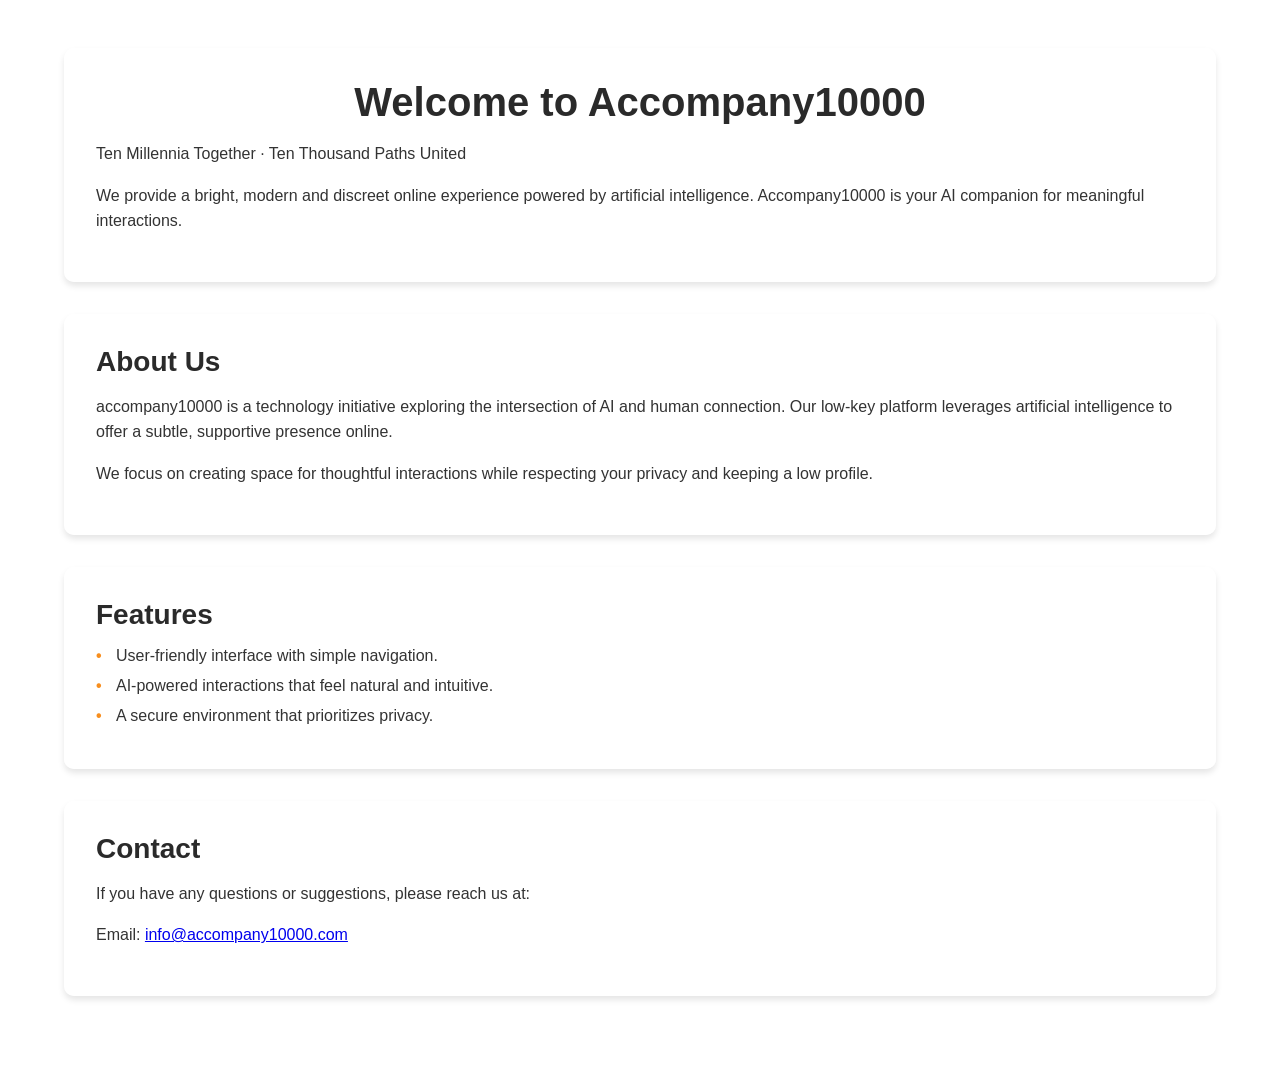
==== index.html @ a5bf9ac0 "Update index.html" ====
<!DOCTYPE html>
<html lang="en">
<head>
  <meta charset="UTF-8" />
  <meta name="viewport" content="width=device-width, initial-scale=1.0" />
  <title>accompany10000</title>
  <style>
    /* Reset some default styling */
    * {
      box-sizing: border-box;
      margin: 0;
      padding: 0;
    }

    html, body {
      height: 100%;
      width: 100%;
      font-family: Arial, Helvetica, sans-serif;
      color: #333;
      /* Set the background image for the whole page */
      background: url("background.png") no-repeat center center fixed;
      background-size: cover;
    }

    /* Container for all sections to center content */
    .container {
      width: 90%;
      max-width: 1200px;
      margin: 0 auto;
      padding-top: 3rem;
      padding-bottom: 3rem;
    }

    /* Each module/section styling */
    section.module {
      background: rgba(255, 255, 255, 0.8); /* 20% transparency (80% opacity) */
      border-radius: 10px;
      padding: 2rem;
      margin-bottom: 2rem;
      box-shadow: 0 4px 6px rgba(0, 0, 0, 0.1);
    }

    /* Heading styling */
    h1 {
      font-size: 2.5rem;
      margin-bottom: 1rem;
      color: #2a2a2a;
      text-align: center;
    }

    h2 {
      font-size: 1.75rem;
      margin-bottom: 1rem;
      color: #2a2a2a;
    }

    p {
      font-size: 1rem;
      line-height: 1.6;
      margin-bottom: 1rem;
    }

    ul {
      list-style-type: none;
      padding-left: 0;
    }

    ul li {
      margin-bottom: 0.75rem;
      padding-left: 1.25rem;
      position: relative;
    }

    ul li::before {
      content: '\2022';
      position: absolute;
      left: 0;
      color: #f78e1e;
      font-weight: bold;
    }

    /* Responsive adjustments */
    @media (max-width: 600px) {
      h1 {
        font-size: 2rem;
      }
      h2 {
        font-size: 1.5rem;
      }
      section.module {
        padding: 1.5rem;
      }
    }
  </style>
</head>
<body>
  <div class="container">
    <!-- Hero Section -->
<section class="module">
  <h1>Welcome to Accompany10000</h1>
  <p class="tagline">Ten Millennia Together · Ten Thousand Paths United</p>
  <p>
    We provide a bright, modern and discreet online experience powered by artificial
    intelligence. Accompany10000 is your AI companion for meaningful interactions.
  </p>
</section>

    <!-- About Section -->
    <section class="module">
      <h2>About Us</h2>
      <p>
        accompany10000 is a technology initiative exploring the intersection of AI and
        human connection. Our low‑key platform leverages artificial intelligence to
        offer a subtle, supportive presence online.
      </p>
      <p>
        We focus on creating space for thoughtful interactions while respecting your
        privacy and keeping a low profile.
      </p>
    </section>

    <!-- Features Section -->
    <section class="module">
      <h2>Features</h2>
      <ul>
        <li>User‑friendly interface with simple navigation.</li>
        <li>AI‑powered interactions that feel natural and intuitive.</li>
        <li>A secure environment that prioritizes privacy.</li>
      </ul>
    </section>

    <!-- Contact Section -->
    <section class="module">
      <h2>Contact</h2>
      <p>
        If you have any questions or suggestions, please reach us at:
      </p>
      <p>
        Email: <a href="mailto:info@accompany10000.com">info@accompany10000.com</a>
      </p>
    </section>
  </div>
</body>
</html>
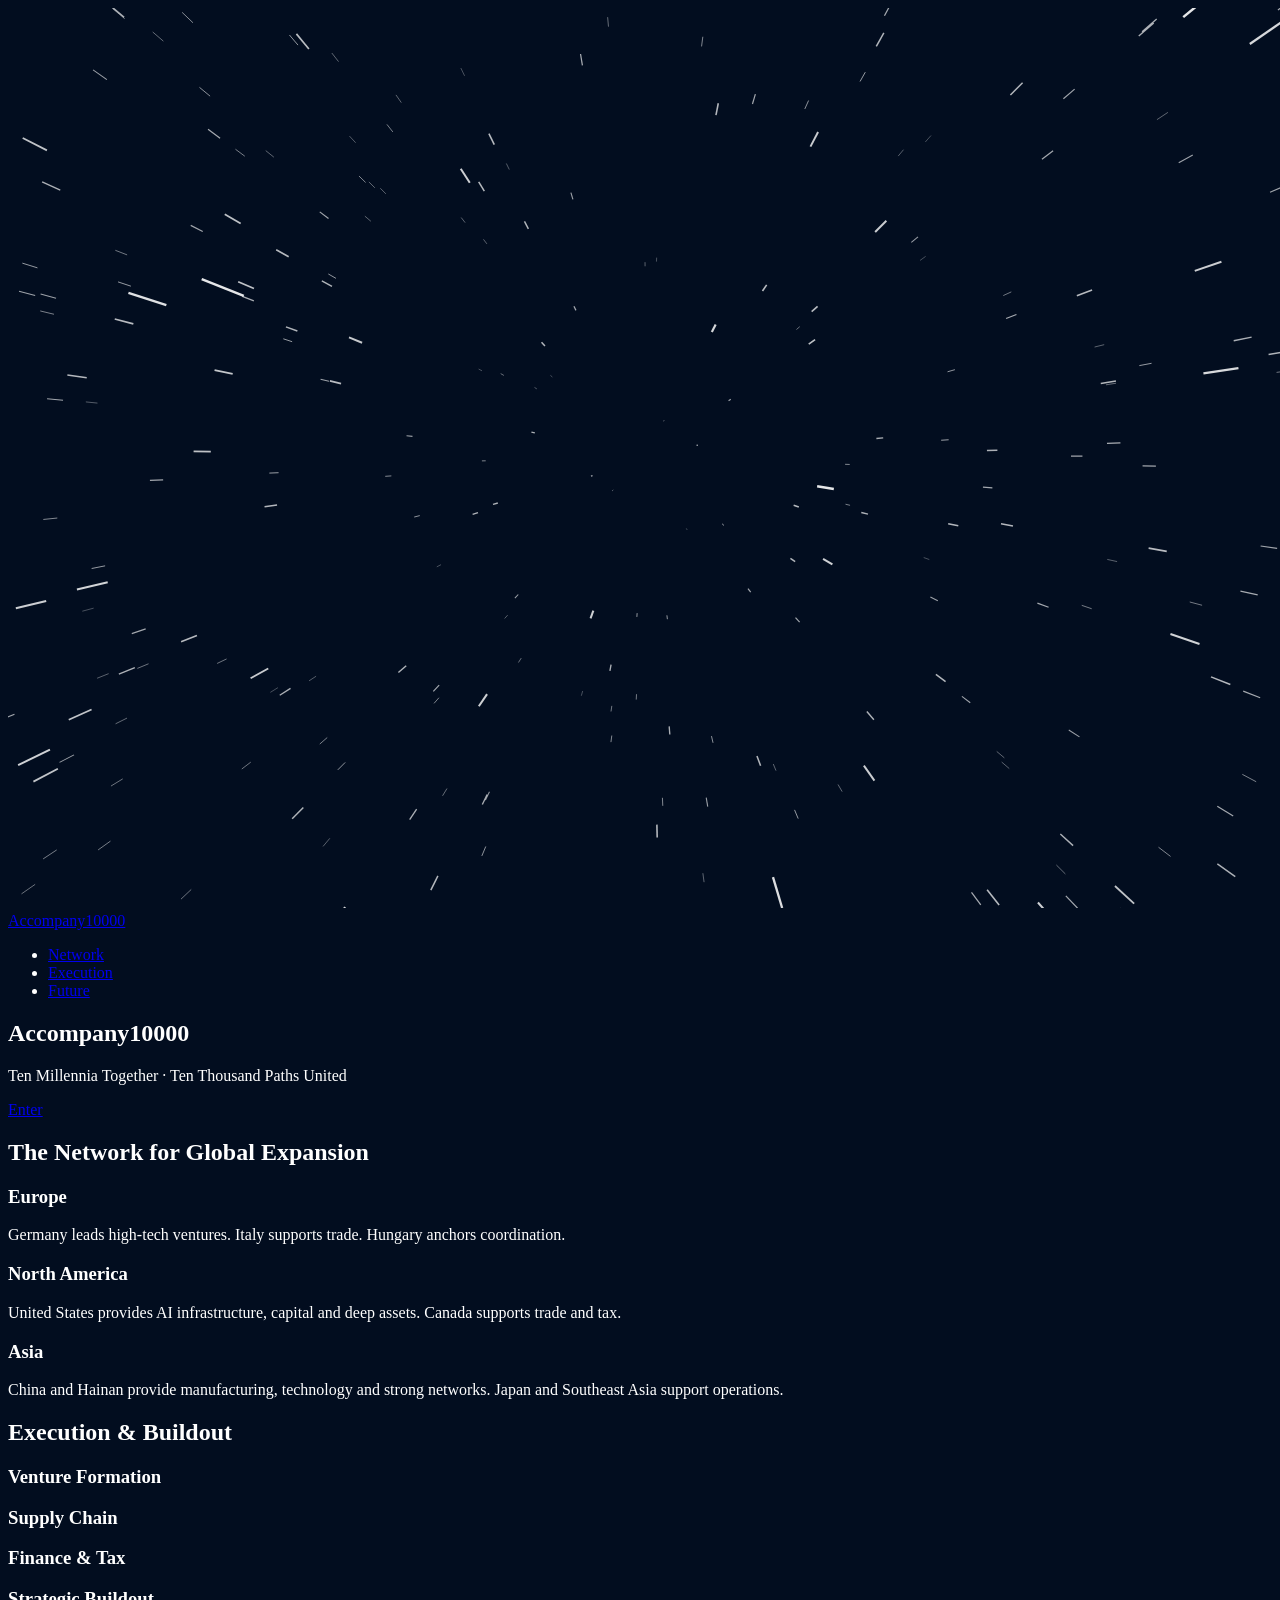
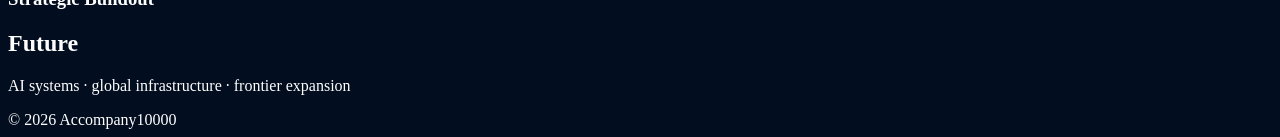
==== commit 475e9b11: "Update index.html" ====
--- a/index.html
+++ b/index.html
@@ -1,144 +1,83 @@
 <!DOCTYPE html>
 <html lang="en">
 <head>
-  <meta charset="UTF-8" />
-  <meta name="viewport" content="width=device-width, initial-scale=1.0" />
-  <title>accompany10000</title>
-  <style>
-    /* Reset some default styling */
-    * {
-      box-sizing: border-box;
-      margin: 0;
-      padding: 0;
-    }
+  <!-- Meta Pixel Code -->
+  <script>
+  !function(f,b,e,v,n,t,s)
+  {if(f.fbq)return;n=f.fbq=function(){n.callMethod?
+  n.callMethod.apply(n,arguments):n.queue.push(arguments)};
+  if(!f._fbq)f._fbq=n;n.push=n;n.loaded=!0;n.version='2.0';
+  n.queue=[];t=b.createElement(e);t.async=!0;
+  t.src=v;s=b.getElementsByTagName(e)[0];
+  s.parentNode.insertBefore(t,s)}(window, document,'script',
+  'https://connect.facebook.net/en_US/fbevents.js');
+  fbq('init', '910612405123486');
+  fbq('track', 'PageView');
+  </script>
 
-    html, body {
-      height: 100%;
-      width: 100%;
-      font-family: Arial, Helvetica, sans-serif;
-      color: #333;
-      /* Set the background image for the whole page */
-      background: url("background.png") no-repeat center center fixed;
-      background-size: cover;
-    }
+  <meta charset="UTF-8">
+  <meta name="viewport" content="width=device-width, initial-scale=1.0">
+  <title>Accompany10000</title>
+  <link rel="stylesheet" href="style.css">
+</head>
 
-    /* Container for all sections to center content */
-    .container {
-      width: 90%;
-      max-width: 1200px;
-      margin: 0 auto;
-      padding-top: 3rem;
-      padding-bottom: 3rem;
-    }
+<body>
 
-    /* Each module/section styling */
-    section.module {
-      background: rgba(255, 255, 255, 0.8); /* 20% transparency (80% opacity) */
-      border-radius: 10px;
-      padding: 2rem;
-      margin-bottom: 2rem;
-      box-shadow: 0 4px 6px rgba(0, 0, 0, 0.1);
-    }
+<canvas id="stars-canvas"></canvas>
 
-    /* Heading styling */
-    h1 {
-      font-size: 2.5rem;
-      margin-bottom: 1rem;
-      color: #2a2a2a;
-      text-align: center;
-    }
+<nav>
+  <div class="logo"><a href="#">Accompany10000</a></div>
+  <ul>
+    <li><a href="#network">Network</a></li>
+    <li><a href="#execution">Execution</a></li>
+    <li><a href="#future">Future</a></li>
+  </ul>
+</nav>
 
-    h2 {
-      font-size: 1.75rem;
-      margin-bottom: 1rem;
-      color: #2a2a2a;
-    }
-
-    p {
-      font-size: 1rem;
-      line-height: 1.6;
-      margin-bottom: 1rem;
-    }
-
-    ul {
-      list-style-type: none;
-      padding-left: 0;
-    }
-
-    ul li {
-      margin-bottom: 0.75rem;
-      padding-left: 1.25rem;
-      position: relative;
-    }
-
-    ul li::before {
-      content: '\2022';
-      position: absolute;
-      left: 0;
-      color: #f78e1e;
-      font-weight: bold;
-    }
-
-    /* Responsive adjustments */
-    @media (max-width: 600px) {
-      h1 {
-        font-size: 2rem;
-      }
-      h2 {
-        font-size: 1.5rem;
-      }
-      section.module {
-        padding: 1.5rem;
-      }
-    }
-  </style>
-</head>
-<body>
-  <div class="container">
-    <!-- Hero Section -->
-<section class="module">
-  <h1>Welcome to Accompany10000</h1>
-  <p class="tagline">Ten Millennia Together · Ten Thousand Paths United</p>
-  <p>
-    We provide a bright, modern and discreet online experience powered by artificial
-    intelligence. Accompany10000 is your AI companion for meaningful interactions.
-  </p>
+<section class="hero">
+  <div class="hero-content">
+    <h1>Accompany10000</h1>
+    <p>Ten Millennia Together · Ten Thousand Paths United</p>
+    <a href="#network" class="button">Enter</a>
+  </div>
 </section>
 
-    <!-- About Section -->
-    <section class="module">
-      <h2>About Us</h2>
-      <p>
-        accompany10000 is a technology initiative exploring the intersection of AI and
-        human connection. Our low‑key platform leverages artificial intelligence to
-        offer a subtle, supportive presence online.
-      </p>
-      <p>
-        We focus on creating space for thoughtful interactions while respecting your
-        privacy and keeping a low profile.
-      </p>
-    </section>
+<section id="network" class="section">
+  <h2>The Network for Global Expansion</h2>
+  <div class="card-grid">
+    <div class="card">
+      <h3>Europe</h3>
+      <p>Germany leads high-tech ventures. Italy supports trade. Hungary anchors coordination.</p>
+    </div>
+    <div class="card">
+      <h3>North America</h3>
+      <p>United States provides AI infrastructure, capital and deep assets. Canada supports trade and tax.</p>
+    </div>
+    <div class="card">
+      <h3>Asia</h3>
+      <p>China and Hainan provide manufacturing, technology and strong networks. Japan and Southeast Asia support operations.</p>
+    </div>
+  </div>
+</section>
 
-    <!-- Features Section -->
-    <section class="module">
-      <h2>Features</h2>
-      <ul>
-        <li>User‑friendly interface with simple navigation.</li>
-        <li>AI‑powered interactions that feel natural and intuitive.</li>
-        <li>A secure environment that prioritizes privacy.</li>
-      </ul>
-    </section>
+<section id="execution" class="section">
+  <h2>Execution & Buildout</h2>
+  <div class="card-grid">
+    <div class="card"><h3>Venture Formation</h3></div>
+    <div class="card"><h3>Supply Chain</h3></div>
+    <div class="card"><h3>Finance & Tax</h3></div>
+    <div class="card"><h3>Strategic Buildout</h3></div>
+  </div>
+</section>
 
-    <!-- Contact Section -->
-    <section class="module">
-      <h2>Contact</h2>
-      <p>
-        If you have any questions or suggestions, please reach us at:
-      </p>
-      <p>
-        Email: <a href="mailto:info@accompany10000.com">info@accompany10000.com</a>
-      </p>
-    </section>
-  </div>
+<section id="future" class="section">
+  <h2>Future</h2>
+  <p>AI systems · global infrastructure · frontier expansion</p>
+</section>
+
+<footer class="footer">© 2026 Accompany10000</footer>
+
+<script src="script.js"></script>
+
 </body>
 </html>
--- a/style.css
+++ b/style.css
@@ -0,0 +1 @@
+body{background:#020d1f;color:#fff}
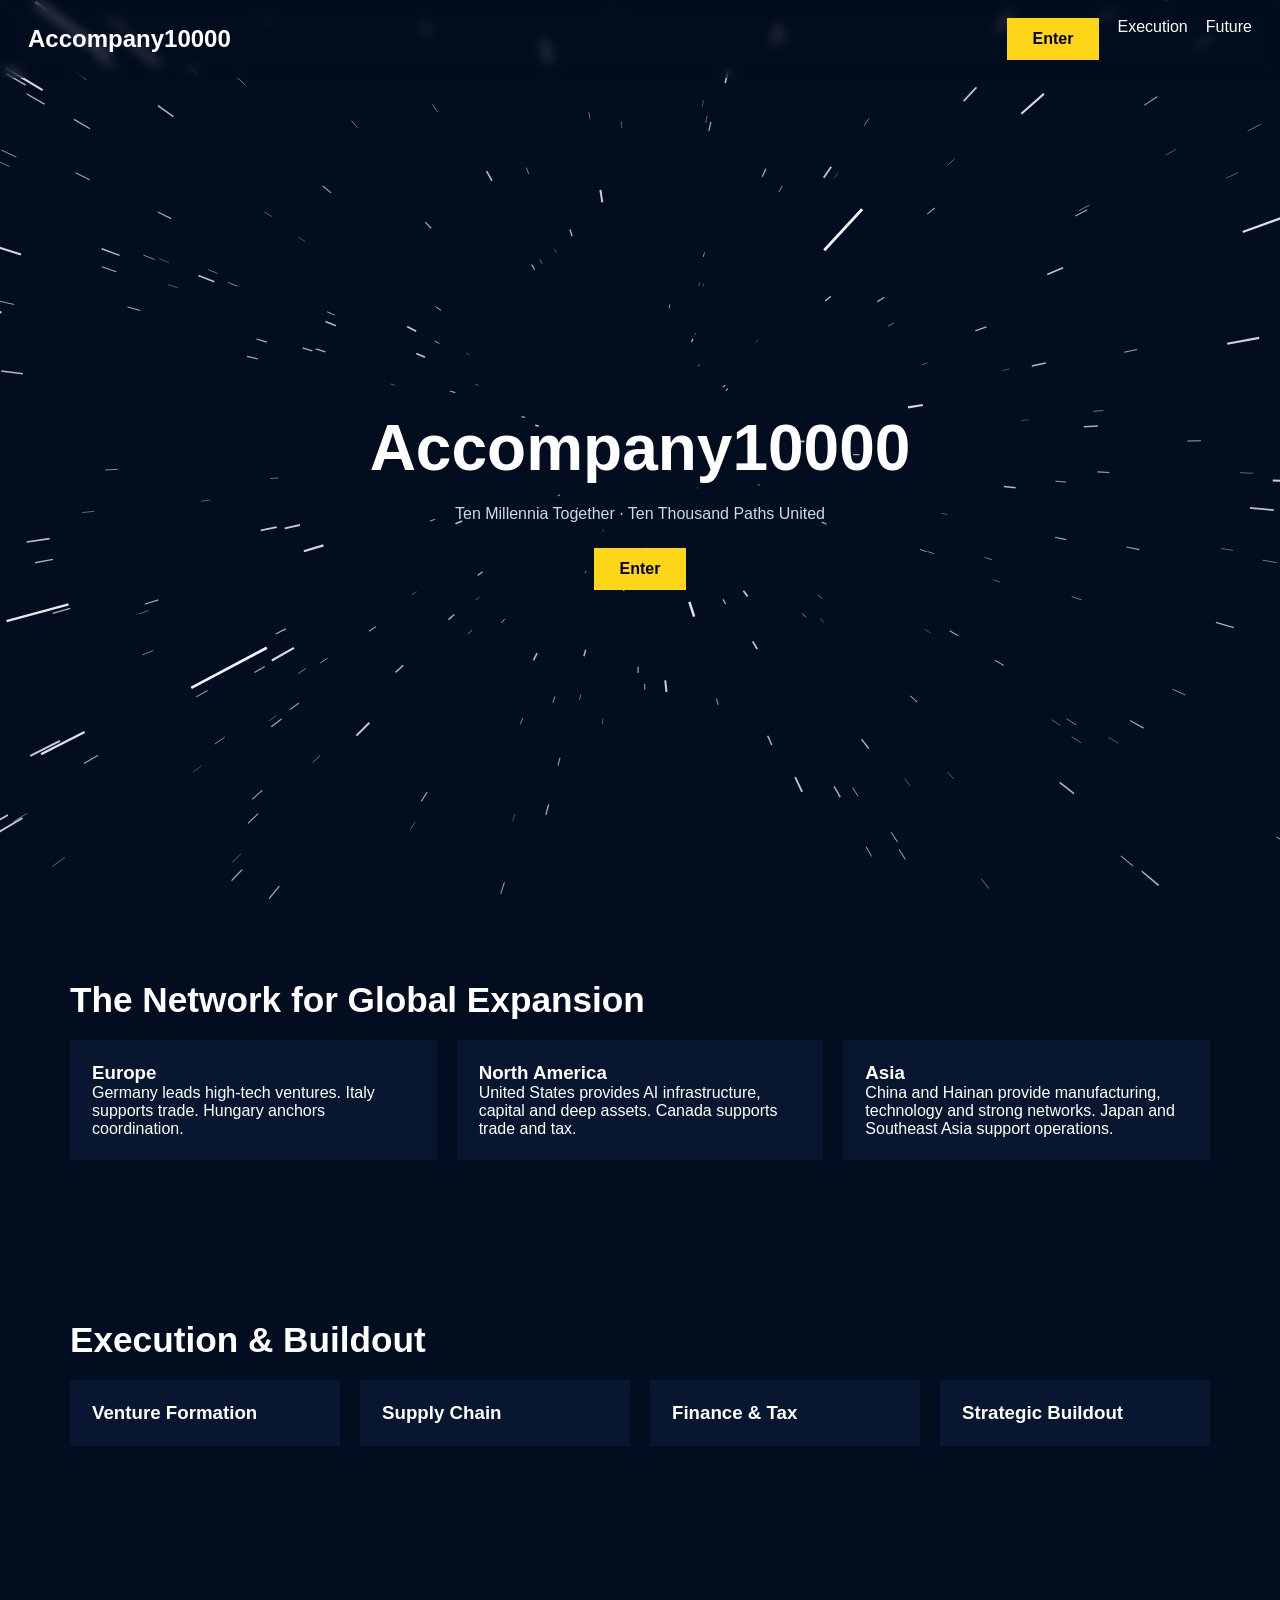
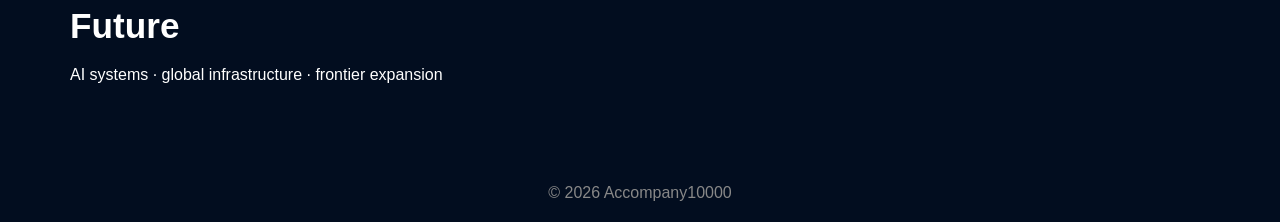
==== commit 7ad9f9e1: "Update navigation links in index.html" ====
--- a/index.html
+++ b/index.html
@@ -26,11 +26,11 @@
 <canvas id="stars-canvas"></canvas>
 
 <nav>
-  <div class="logo"><a href="#">Accompany10000</a></div>
+  <div class="logo"><a href="index.html">Accompany10000</a></div>
   <ul>
-    <li><a href="#network">Network</a></li>
-    <li><a href="#execution">Execution</a></li>
-    <li><a href="#future">Future</a></li>
+    <li><a href="network.html" class="button">Enter</a></li>
+    <li><a href="execution.html">Execution</a></li>
+    <li><a href="future.html">Future</a></li>
   </ul>
 </nav>
 
--- a/style.css
+++ b/style.css
@@ -1 +1,176 @@
-body{background:#020d1f;color:#fff}+:root {
+  --bg-color: #020d1f;
+  --secondary-color: rgba(10, 26, 51, 0.85);
+  --accent-color: #ffd617;
+  --text-color: #ffffff;
+  --muted-text: #cfd9e8;
+}
+
+* {
+  box-sizing: border-box;
+  margin: 0;
+  padding: 0;
+}
+
+body {
+  font-family: Arial, Helvetica, sans-serif;
+  background: var(--bg-color);
+  color: var(--text-color);
+  overflow-x: hidden;
+}
+
+/* ===== 背景 ===== */
+
+#stars-canvas {
+  position: fixed;
+  top: 0;
+  left: 0;
+  width: 100%;
+  height: 100%;
+  z-index: -1;
+}
+
+/* ===== NAV（核心修复点）===== */
+
+nav {
+  position: fixed;
+  top: 0;
+  left: 0;
+  right: 0;
+  display: flex;
+  align-items: center;
+  justify-content: space-between;
+  padding: 18px 28px;
+  background: rgba(2, 13, 31, 0.3);
+  backdrop-filter: blur(6px);
+  z-index: 20;
+  overflow: hidden;
+}
+
+/* 左边 logo 固定 */
+nav .logo {
+  flex: 0 0 auto;
+}
+
+nav .logo a {
+  font-size: 1.5rem;
+  font-weight: 700;
+  color: #ffffff;
+  text-decoration: none;
+  white-space: nowrap;
+}
+
+/* 右边菜单（重点优化） */
+nav ul {
+  flex: 1;
+  display: flex;
+  justify-content: flex-end;
+  gap: 18px;
+  list-style: none;
+  padding-left: 20px;
+  overflow-x: auto;
+  scrollbar-width: none;
+}
+
+nav ul::-webkit-scrollbar {
+  display: none;
+}
+
+nav ul li {
+  flex: 0 0 auto;
+}
+
+nav ul a {
+  color: #ffffff;
+  text-decoration: none;
+  white-space: nowrap;
+  transition: 0.3s;
+}
+
+nav ul a:hover {
+  color: var(--accent-color);
+}
+
+/* ===== HERO ===== */
+
+.hero {
+  height: 100vh;
+  display: flex;
+  justify-content: center;
+  align-items: center;
+  text-align: center;
+  padding-top: 100px;
+}
+
+.hero h1 {
+  font-size: 4rem;
+  margin-bottom: 20px;
+}
+
+.hero p {
+  color: var(--muted-text);
+  margin-bottom: 25px;
+}
+
+/* ===== BUTTON ===== */
+
+.button {
+  display: inline-block;
+  padding: 12px 26px;
+  background: var(--accent-color);
+  color: #000;
+  text-decoration: none;
+  font-weight: bold;
+}
+
+/* ===== SECTION ===== */
+
+.section {
+  max-width: 1200px;
+  margin: auto;
+  padding: 80px 30px;
+}
+
+.section h2 {
+  margin-bottom: 20px;
+  font-size: 2.2rem;
+}
+
+.card-grid {
+  display: grid;
+  grid-template-columns: repeat(auto-fit, minmax(260px, 1fr));
+  gap: 20px;
+}
+
+.card {
+  background: var(--secondary-color);
+  padding: 22px;
+}
+
+/* ===== FOOTER ===== */
+
+.footer {
+  text-align: center;
+  padding: 20px;
+  color: #888;
+}
+
+/* ===== 移动端 ===== */
+
+@media (max-width: 768px) {
+  nav {
+    flex-direction: column;
+    align-items: flex-start;
+    gap: 10px;
+  }
+
+  nav ul {
+    justify-content: flex-start;
+    flex-wrap: wrap;
+    overflow: visible;
+  }
+
+  .hero h1 {
+    font-size: 2.6rem;
+  }
+}
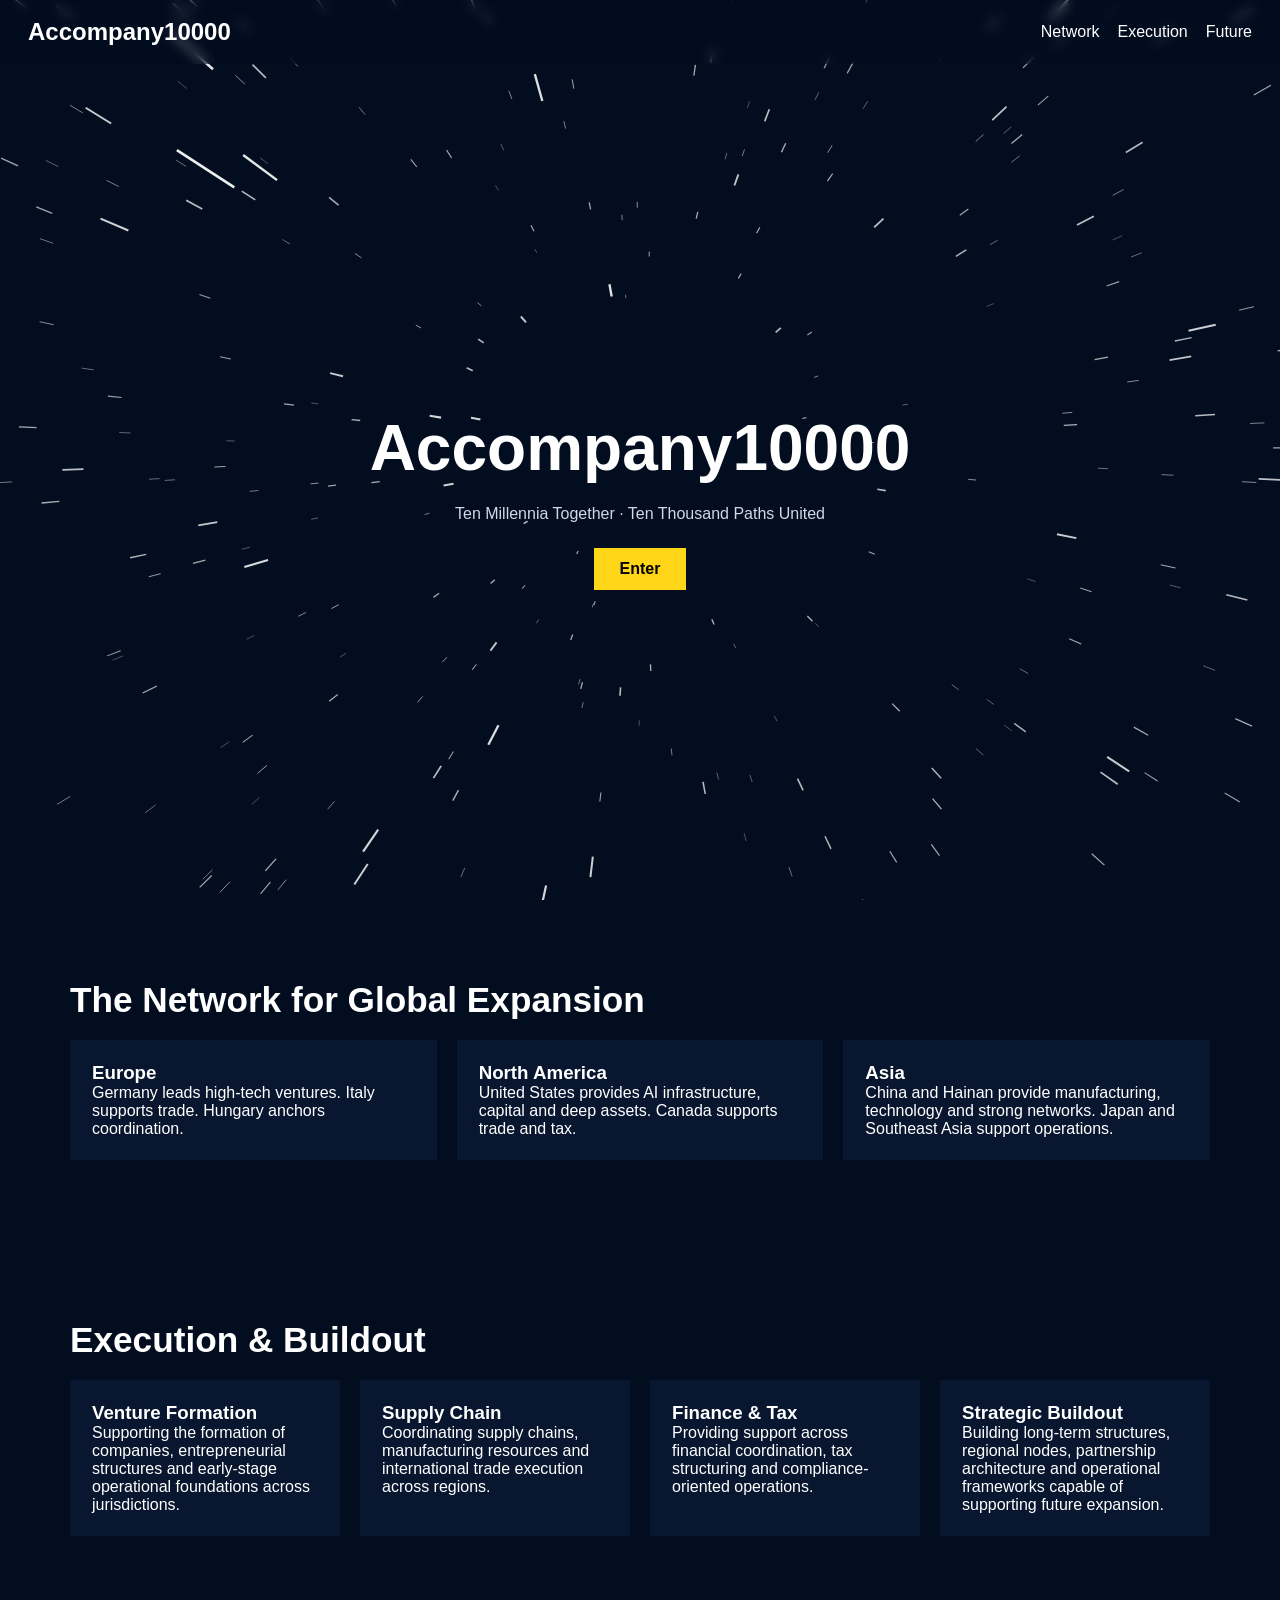
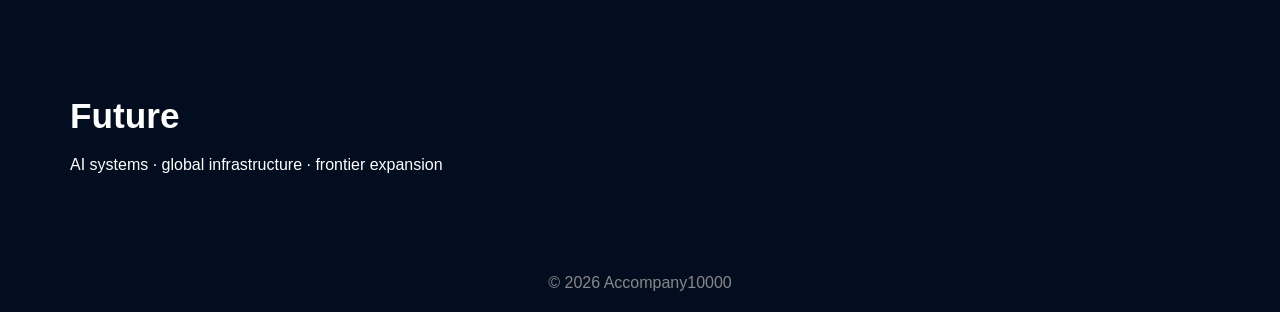
==== commit 926358e0: "Update navigation links and card sections in index.html" ====
--- a/index.html
+++ b/index.html
@@ -28,7 +28,7 @@
 <nav>
   <div class="logo"><a href="index.html">Accompany10000</a></div>
   <ul>
-    <li><a href="network.html" class="button">Enter</a></li>
+    <li><a href="network.html">Network</a></li>
     <li><a href="execution.html">Execution</a></li>
     <li><a href="future.html">Future</a></li>
   </ul>
@@ -38,35 +38,52 @@
   <div class="hero-content">
     <h1>Accompany10000</h1>
     <p>Ten Millennia Together · Ten Thousand Paths United</p>
-    <a href="#network" class="button">Enter</a>
+    <a href="network.html" class="button">Enter</a>
   </div>
 </section>
 
 <section id="network" class="section">
   <h2>The Network for Global Expansion</h2>
   <div class="card-grid">
-    <div class="card">
+    <a class="card" href="network.html" style="text-decoration:none;color:inherit;display:block;">
       <h3>Europe</h3>
       <p>Germany leads high-tech ventures. Italy supports trade. Hungary anchors coordination.</p>
-    </div>
-    <div class="card">
+    </a>
+
+    <a class="card" href="network.html" style="text-decoration:none;color:inherit;display:block;">
       <h3>North America</h3>
       <p>United States provides AI infrastructure, capital and deep assets. Canada supports trade and tax.</p>
-    </div>
-    <div class="card">
+    </a>
+
+    <a class="card" href="network.html" style="text-decoration:none;color:inherit;display:block;">
       <h3>Asia</h3>
       <p>China and Hainan provide manufacturing, technology and strong networks. Japan and Southeast Asia support operations.</p>
-    </div>
+    </a>
   </div>
 </section>
 
 <section id="execution" class="section">
   <h2>Execution & Buildout</h2>
   <div class="card-grid">
-    <div class="card"><h3>Venture Formation</h3></div>
-    <div class="card"><h3>Supply Chain</h3></div>
-    <div class="card"><h3>Finance & Tax</h3></div>
-    <div class="card"><h3>Strategic Buildout</h3></div>
+    <a class="card" href="execution.html" style="text-decoration:none;color:inherit;display:block;">
+      <h3>Venture Formation</h3>
+      <p>Supporting the formation of companies, entrepreneurial structures and early-stage operational foundations across jurisdictions.</p>
+    </a>
+
+    <a class="card" href="execution.html" style="text-decoration:none;color:inherit;display:block;">
+      <h3>Supply Chain</h3>
+      <p>Coordinating supply chains, manufacturing resources and international trade execution across regions.</p>
+    </a>
+
+    <a class="card" href="execution.html" style="text-decoration:none;color:inherit;display:block;">
+      <h3>Finance & Tax</h3>
+      <p>Providing support across financial coordination, tax structuring and compliance-oriented operations.</p>
+    </a>
+
+    <a class="card" href="execution.html" style="text-decoration:none;color:inherit;display:block;">
+      <h3>Strategic Buildout</h3>
+      <p>Building long-term structures, regional nodes, partnership architecture and operational frameworks capable of supporting future expansion.</p>
+    </a>
   </div>
 </section>
 
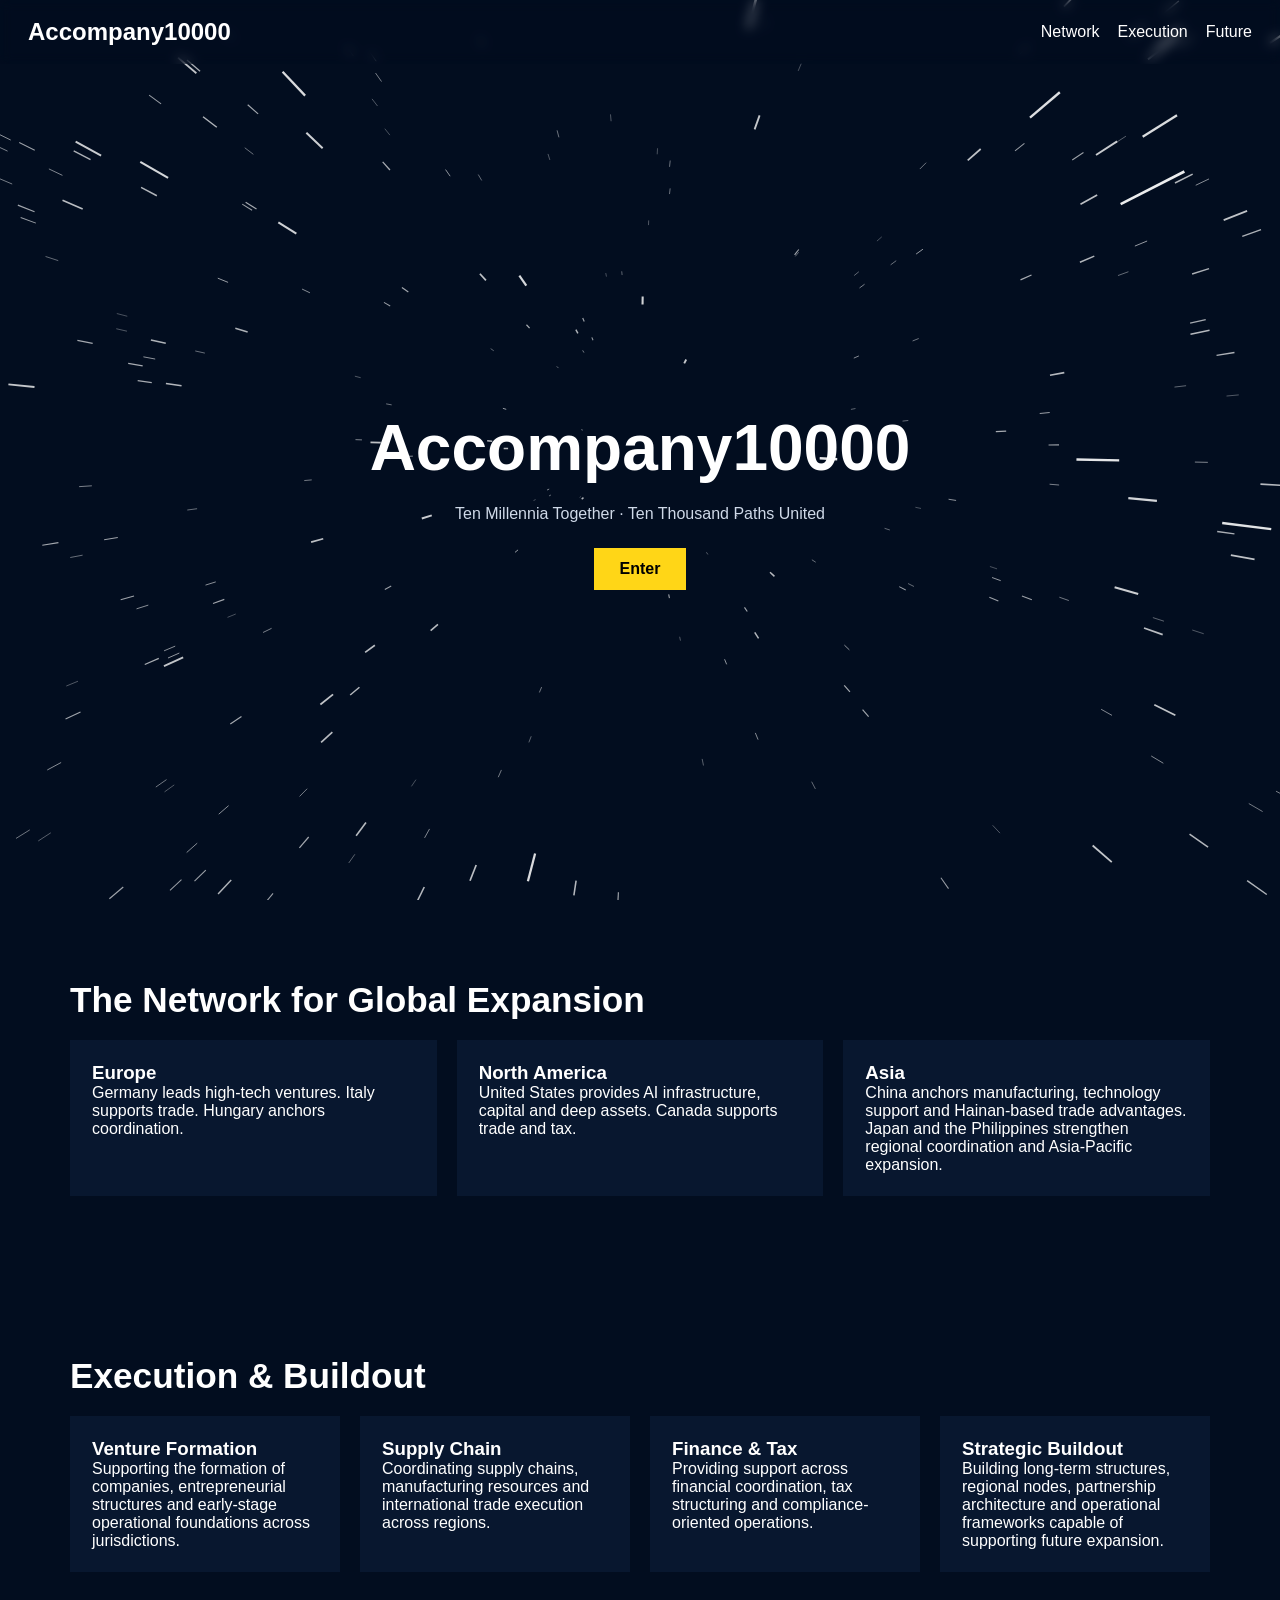
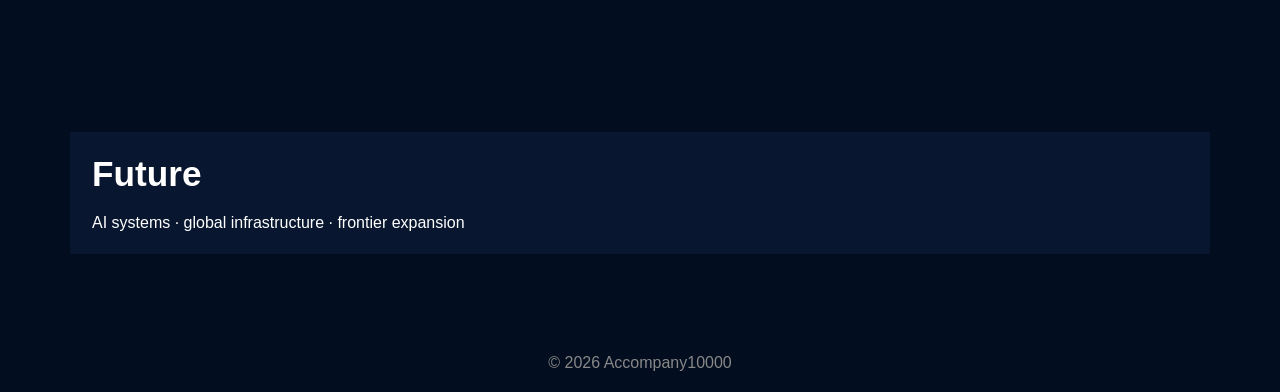
==== commit 2c8a20d6: "Revise content and structure in index.html" ====
--- a/index.html
+++ b/index.html
@@ -57,7 +57,7 @@
 
     <a class="card" href="network.html" style="text-decoration:none;color:inherit;display:block;">
       <h3>Asia</h3>
-      <p>China and Hainan provide manufacturing, technology and strong networks. Japan and Southeast Asia support operations.</p>
+      <p>China anchors manufacturing, technology support and Hainan-based trade advantages. Japan and the Philippines strengthen regional coordination and Asia-Pacific expansion.</p>
     </a>
   </div>
 </section>
@@ -88,8 +88,10 @@
 </section>
 
 <section id="future" class="section">
-  <h2>Future</h2>
-  <p>AI systems · global infrastructure · frontier expansion</p>
+  <a class="card" href="future.html" style="text-decoration:none;color:inherit;display:block;">
+    <h2>Future</h2>
+    <p>AI systems · global infrastructure · frontier expansion</p>
+  </a>
 </section>
 
 <footer class="footer">© 2026 Accompany10000</footer>
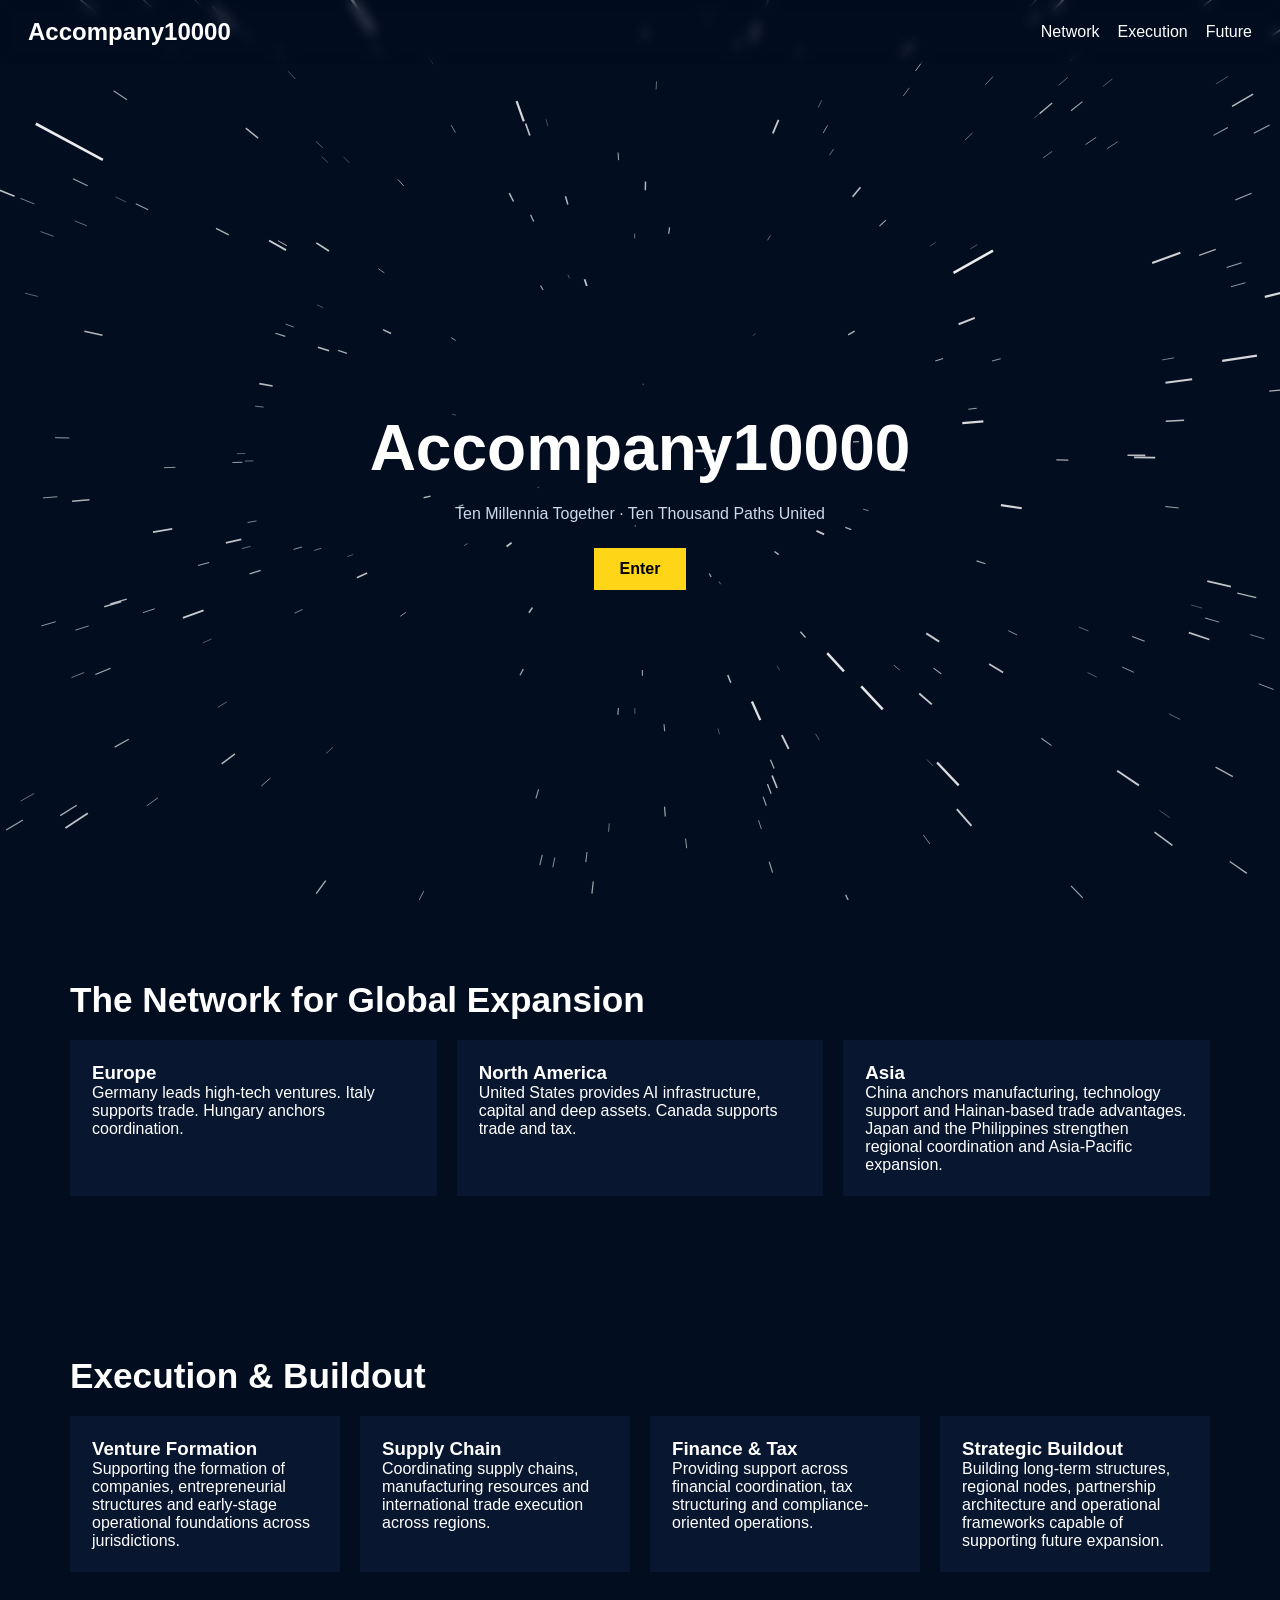
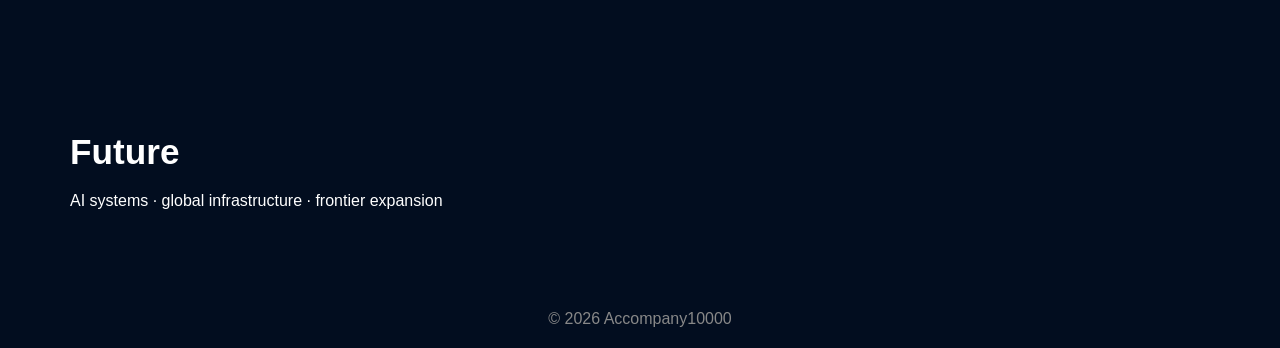
==== commit ba44120d: "Refactor Future section link structure" ====
--- a/index.html
+++ b/index.html
@@ -88,10 +88,12 @@
 </section>
 
 <section id="future" class="section">
-  <a class="card" href="future.html" style="text-decoration:none;color:inherit;display:block;">
-    <h2>Future</h2>
-    <p>AI systems · global infrastructure · frontier expansion</p>
-  </a>
+  <h2>Future</h2>
+  <p>
+    <a href="future.html" style="text-decoration:none;color:inherit;">
+      AI systems · global infrastructure · frontier expansion
+    </a>
+  </p>
 </section>
 
 <footer class="footer">© 2026 Accompany10000</footer>
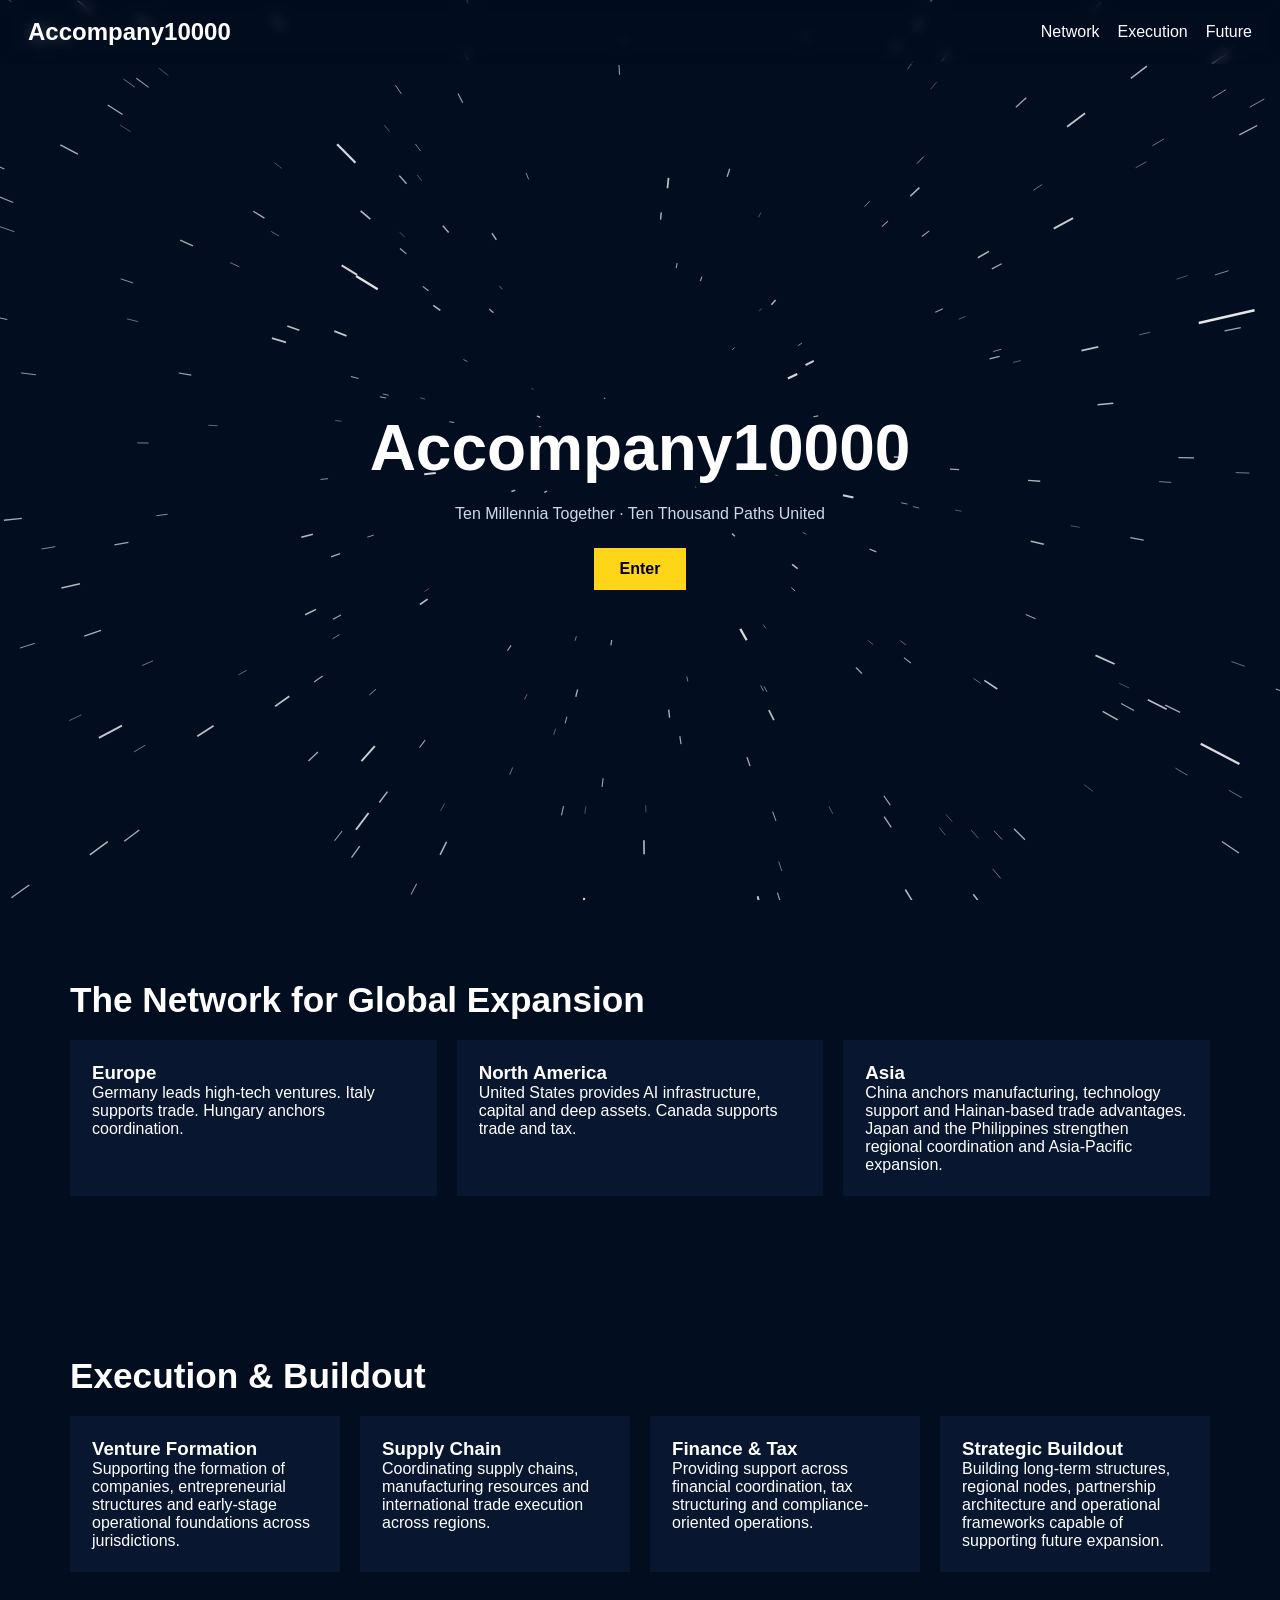
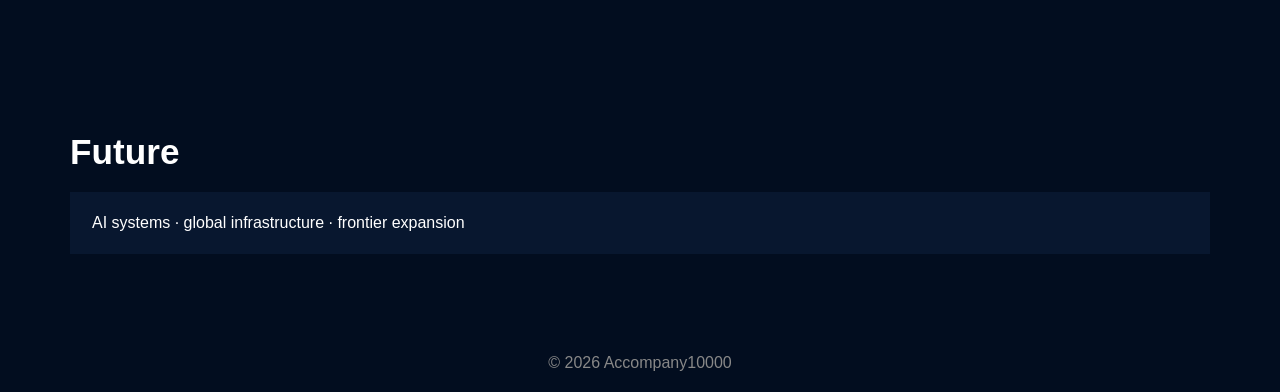
==== commit ca2db24f: "Update future section link to use card format Replaced paragraph link with a card link for future se" ====
--- a/index.html
+++ b/index.html
@@ -89,11 +89,10 @@
 
 <section id="future" class="section">
   <h2>Future</h2>
-  <p>
-    <a href="future.html" style="text-decoration:none;color:inherit;">
-      AI systems · global infrastructure · frontier expansion
-    </a>
-  </p>
+
+  <a class="card" href="future.html" style="text-decoration:none;color:inherit;display:block;">
+    <p>AI systems · global infrastructure · frontier expansion</p>
+  </a>
 </section>
 
 <footer class="footer">© 2026 Accompany10000</footer>
